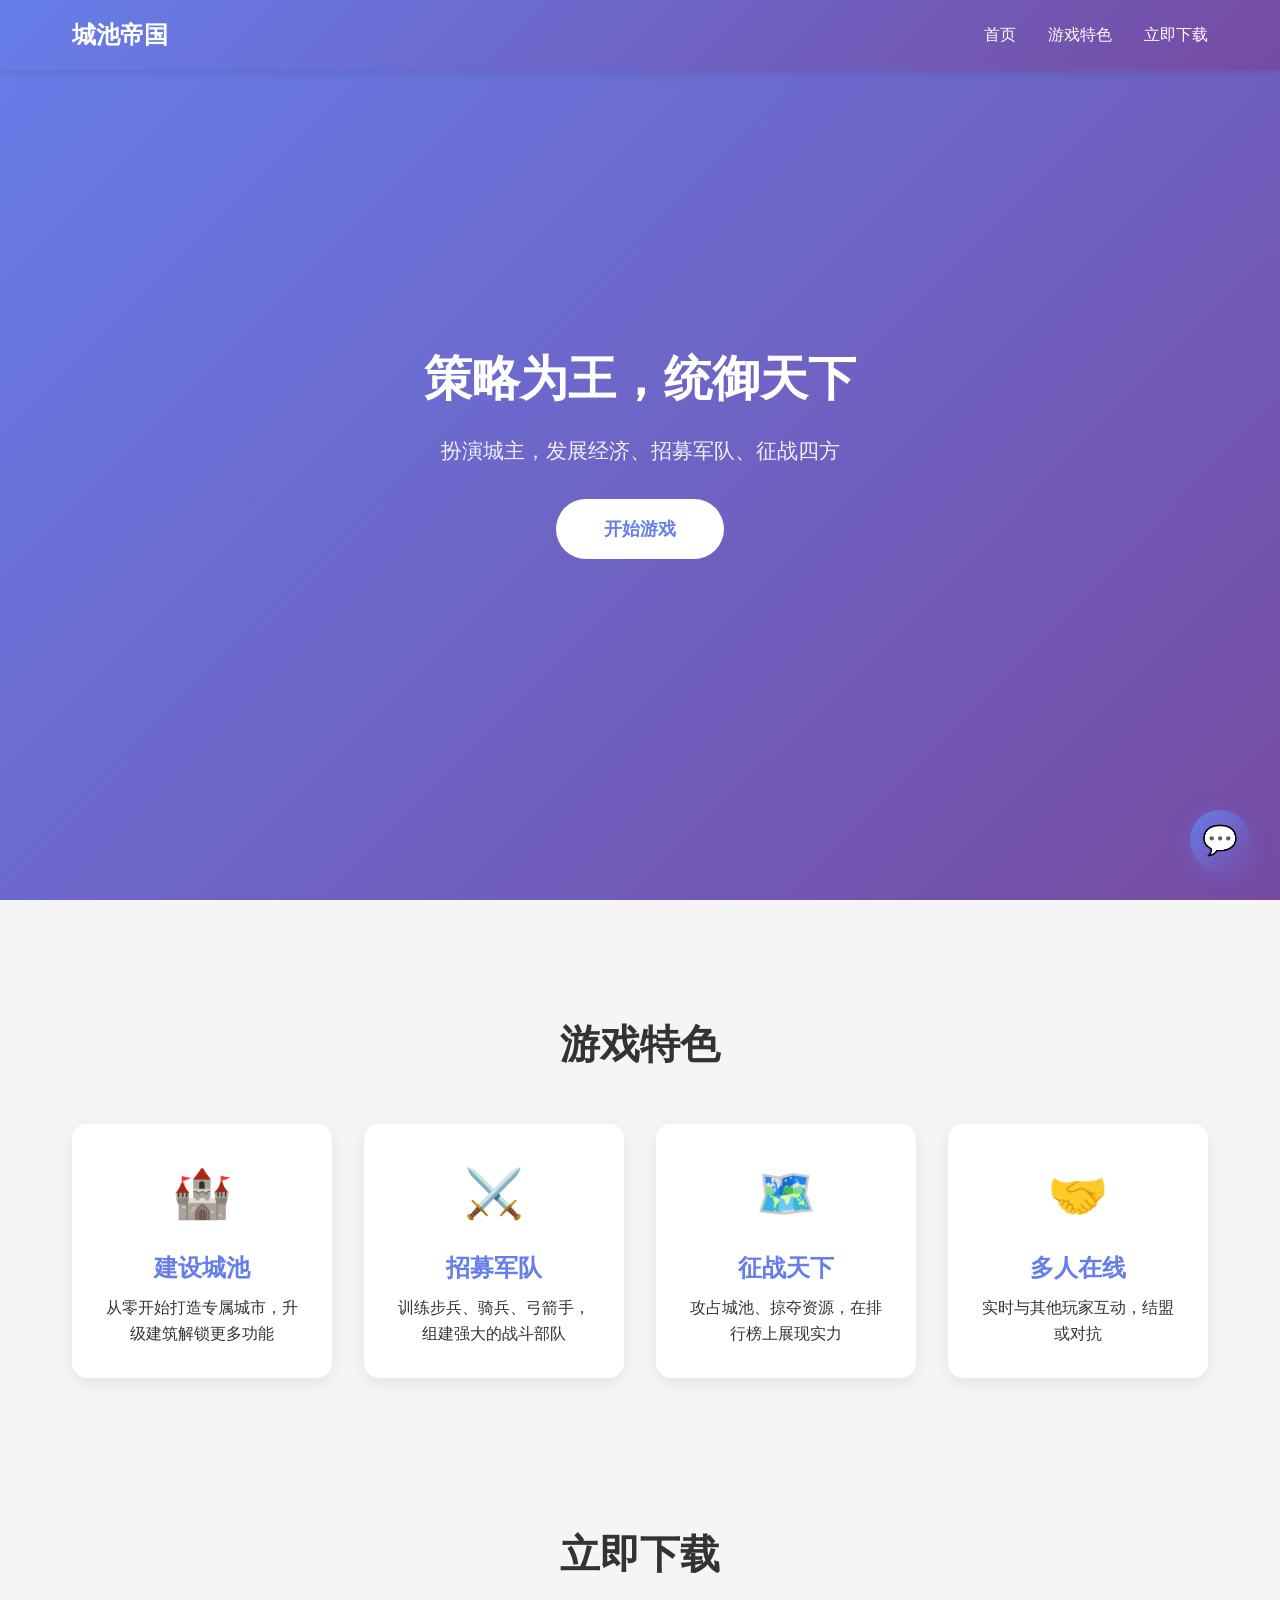
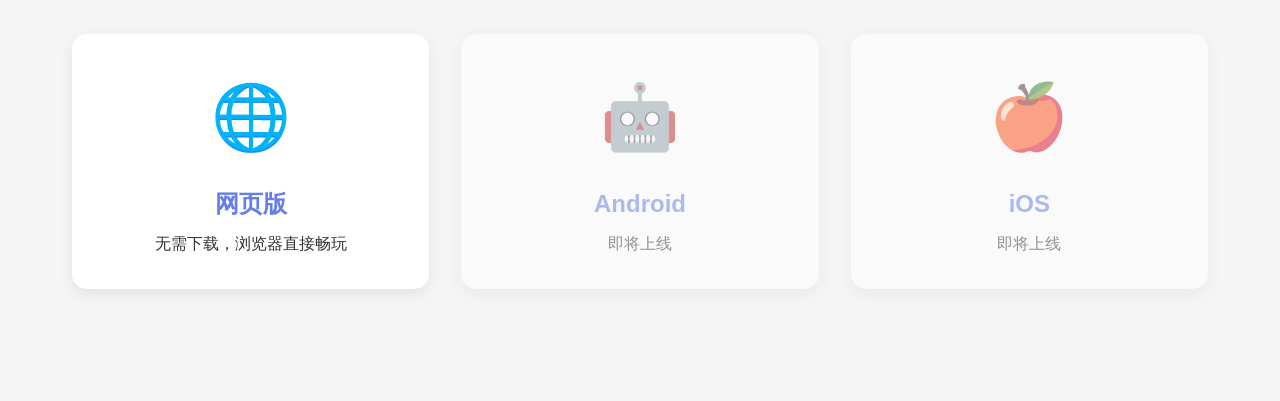
==== index.html @ 6089e225 "Initial commit: 城池帝国官网 + AI智能客服" ====
<!DOCTYPE html>
<html lang="zh-CN">
<head>
  <meta charset="UTF-8">
  <meta name="viewport" content="width=device-width, initial-scale=1.0">
  <meta name="description" content="城池帝国 - 多人在线策略游戏，发展城池、招募军队、攻城略地">
  <title>城池帝国 - 策略为王，统御天下</title>
  <link rel="stylesheet" href="style.css">
</head>
<body>
  <!-- 头部导航 -->
  <header>
    <nav>
      <div class="logo">城池帝国</div>
      <ul class="nav-links">
        <li><a href="#hero">首页</a></li>
        <li><a href="#features">游戏特色</a></li>
        <li><a href="#download">立即下载</a></li>
      </ul>
    </nav>
  </header>

  <!-- 英雄区 -->
  <section id="hero">
    <div class="hero-content">
      <h1>策略为王，统御天下</h1>
      <p>扮演城主，发展经济、招募军队、征战四方</p>
      <a href="#download" class="cta-button">开始游戏</a>
    </div>
  </section>

  <!-- 游戏特色 -->
  <section id="features">
    <h2>游戏特色</h2>
    <div class="feature-grid">
      <div class="feature-card">
        <div class="feature-icon">🏰</div>
        <h3>建设城池</h3>
        <p>从零开始打造专属城市，升级建筑解锁更多功能</p>
      </div>
      <div class="feature-card">
        <div class="feature-icon">⚔️</div>
        <h3>招募军队</h3>
        <p>训练步兵、骑兵、弓箭手，组建强大的战斗部队</p>
      </div>
      <div class="feature-card">
        <div class="feature-icon">🗺️</div>
        <h3>征战天下</h3>
        <p>攻占城池、掠夺资源，在排行榜上展现实力</p>
      </div>
      <div class="feature-card">
        <div class="feature-icon">🤝</div>
        <h3>多人在线</h3>
        <p>实时与其他玩家互动，结盟或对抗</p>
      </div>
    </div>
  </section>

  <!-- 下载区 -->
  <section id="download">
    <h2>立即下载</h2>
    <div class="download-grid">
      <a href="http://150.158.119.206:3000" class="download-card" target="_blank">
        <div class="platform-icon">🌐</div>
        <h3>网页版</h3>
        <p>无需下载，浏览器直接畅玩</p>
      </a>
      <div class="download-card disabled">
        <div class="platform-icon">🤖</div>
        <h3>Android</h3>
        <p>即将上线</p>
      </div>
      <div class="download-card disabled">
        <div class="platform-icon">🍎</div>
        <h3>iOS</h3>
        <p>即将上线</p>
      </div>
    </div>
  </section>

  <!-- 智能客服按钮 -->
  <button id="ai-chat-btn" class="ai-chat-btn" aria-label="智能客服">
    <span class="chat-icon">💬</span>
  </button>

  <!-- 智能客服弹窗 -->
  <div id="ai-chat-modal" class="ai-chat-modal">
    <div class="chat-header">
      <h3>智能客服</h3>
      <button id="close-chat" class="close-btn">&times;</button>
    </div>
    <div id="chat-messages" class="chat-messages"></div>
    <div class="chat-input-wrapper">
      <input type="text" id="chat-input" placeholder="输入问题..." maxlength="1000">
      <button id="send-btn">发送</button>
    </div>
  </section>

  <footer>
    <p>&copy; 2026 城池帝国. All rights reserved.</p>
  </footer>

  <script src="app.js"></script>
</body>
</html>
---- style.css ----
* {
  margin: 0;
  padding: 0;
  box-sizing: border-box;
}

body {
  font-family: -apple-system, BlinkMacSystemFont, 'Segoe UI', 'PingFang SC', 'Hiragino Sans GB', sans-serif;
  line-height: 1.6;
  color: #333;
  background: #f5f5f5;
}

/* 导航栏 */
header {
  background: linear-gradient(135deg, #667eea 0%, #764ba2 100%);
  color: white;
  padding: 1rem 0;
  position: fixed;
  width: 100%;
  top: 0;
  z-index: 1000;
  box-shadow: 0 2px 10px rgba(0,0,0,0.1);
}

nav {
  max-width: 1200px;
  margin: 0 auto;
  padding: 0 2rem;
  display: flex;
  justify-content: space-between;
  align-items: center;
}

.logo {
  font-size: 1.5rem;
  font-weight: bold;
}

.nav-links {
  display: flex;
  list-style: none;
  gap: 2rem;
}

.nav-links a {
  color: white;
  text-decoration: none;
  transition: opacity 0.3s;
}

.nav-links a:hover {
  opacity: 0.8;
}

/* 英雄区 */
#hero {
  height: 100vh;
  background: linear-gradient(135deg, #667eea 0%, #764ba2 100%);
  display: flex;
  align-items: center;
  justify-content: center;
  text-align: center;
  color: white;
  padding: 2rem;
}

.hero-content h1 {
  font-size: 3rem;
  margin-bottom: 1rem;
  animation: fadeInUp 1s ease;
}

.hero-content p {
  font-size: 1.3rem;
  margin-bottom: 2rem;
  opacity: 0.9;
  animation: fadeInUp 1s ease 0.2s backwards;
}

.cta-button {
  display: inline-block;
  padding: 1rem 3rem;
  background: white;
  color: #667eea;
  text-decoration: none;
  border-radius: 50px;
  font-weight: bold;
  font-size: 1.1rem;
  transition: transform 0.3s, box-shadow 0.3s;
  animation: fadeInUp 1s ease 0.4s backwards;
}

.cta-button:hover {
  transform: translateY(-3px);
  box-shadow: 0 10px 25px rgba(0,0,0,0.2);
}

/* 游戏特色 */
#features {
  max-width: 1200px;
  margin: 5rem auto;
  padding: 2rem;
}

#features h2 {
  text-align: center;
  font-size: 2.5rem;
  margin-bottom: 3rem;
  color: #333;
}

.feature-grid {
  display: grid;
  grid-template-columns: repeat(auto-fit, minmax(250px, 1fr));
  gap: 2rem;
}

.feature-card {
  background: white;
  padding: 2rem;
  border-radius: 15px;
  text-align: center;
  box-shadow: 0 5px 15px rgba(0,0,0,0.08);
  transition: transform 0.3s, box-shadow 0.3s;
}

.feature-card:hover {
  transform: translateY(-10px);
  box-shadow: 0 15px 30px rgba(0,0,0,0.15);
}

.feature-icon {
  font-size: 3rem;
  margin-bottom: 1rem;
}

.feature-card h3 {
  font-size: 1.5rem;
  margin-bottom: 0.5rem;
  color: #667eea;
}

/* 下载区 */
#download {
  max-width: 1200px;
  margin: 5rem auto;
  padding: 2rem;
  text-align: center;
}

#download h2 {
  font-size: 2.5rem;
  margin-bottom: 3rem;
}

.download-grid {
  display: grid;
  grid-template-columns: repeat(auto-fit, minmax(250px, 1fr));
  gap: 2rem;
}

.download-card {
  background: white;
  padding: 2rem;
  border-radius: 15px;
  box-shadow: 0 5px 15px rgba(0,0,0,0.08);
  transition: transform 0.3s;
  text-decoration: none;
  color: #333;
  display: block;
}

.download-card:not(.disabled):hover {
  transform: translateY(-10px);
}

.download-card.disabled {
  opacity: 0.5;
  cursor: not-allowed;
}

.platform-icon {
  font-size: 4rem;
  margin-bottom: 1rem;
}

.download-card h3 {
  font-size: 1.5rem;
  margin-bottom: 0.5rem;
  color: #667eea;
}

/* 智能客服按钮 */
.ai-chat-btn {
  position: fixed;
  bottom: 30px;
  right: 30px;
  width: 60px;
  height: 60px;
  border-radius: 50%;
  background: linear-gradient(135deg, #667eea 0%, #764ba2 100%);
  border: none;
  color: white;
  font-size: 1.8rem;
  cursor: pointer;
  box-shadow: 0 5px 20px rgba(102, 126, 234, 0.4);
  transition: transform 0.3s, box-shadow 0.3s;
  z-index: 999;
}

.ai-chat-btn:hover {
  transform: scale(1.1);
  box-shadow: 0 8px 30px rgba(102, 126, 234, 0.6);
}

/* 智能客服弹窗 */
.ai-chat-modal {
  position: fixed;
  bottom: 100px;
  right: 30px;
  width: 380px;
  height: 550px;
  background: white;
  border-radius: 15px;
  box-shadow: 0 10px 40px rgba(0,0,0,0.2);
  display: none;
  flex-direction: column;
  z-index: 1000;
  animation: slideUp 0.3s ease;
}

.ai-chat-modal.active {
  display: flex;
}

.chat-header {
  background: linear-gradient(135deg, #667eea 0%, #764ba2 100%);
  color: white;
  padding: 1rem;
  border-radius: 15px 15px 0 0;
  display: flex;
  justify-content: space-between;
  align-items: center;
}

.chat-header h3 {
  font-size: 1.2rem;
}

.close-btn {
  background: none;
  border: none;
  color: white;
  font-size: 1.5rem;
  cursor: pointer;
  padding: 0;
  width: 30px;
  height: 30px;
  display: flex;
  align-items: center;
  justify-content: center;
}

.chat-messages {
  flex: 1;
  padding: 1rem;
  overflow-y: auto;
  display: flex;
  flex-direction: column;
  gap: 0.8rem;
}

.message {
  max-width: 80%;
  padding: 0.8rem 1rem;
  border-radius: 15px;
  word-wrap: break-word;
  animation: fadeIn 0.3s ease;
}

.message.user {
  background: #667eea;
  color: white;
  align-self: flex-end;
  border-bottom-right-radius: 5px;
}

.message.ai {
  background: #f0f0f0;
  color: #333;
  align-self: flex-start;
  border-bottom-left-radius: 5px;
}

.message.loading {
  background: #f0f0f0;
  color: #999;
  align-self: flex-start;
}

.chat-input-wrapper {
  display: flex;
  padding: 1rem;
  border-top: 1px solid #eee;
  gap: 0.5rem;
}

#chat-input {
  flex: 1;
  padding: 0.8rem;
  border: 1px solid #ddd;
  border-radius: 25px;
  outline: none;
  font-size: 0.95rem;
}

#send-btn {
  padding: 0.8rem 1.5rem;
  background: linear-gradient(135deg, #667eea 0%, #764ba2 100%);
  color: white;
  border: none;
  border-radius: 25px;
  cursor: pointer;
  font-weight: bold;
  transition: opacity 0.3s;
}

#send-btn:hover {
  opacity: 0.9;
}

#send-btn:disabled {
  opacity: 0.5;
  cursor: not-allowed;
}

/* 页脚 */
footer {
  background: #333;
  color: white;
  text-align: center;
  padding: 2rem;
  margin-top: 5rem;
}

/* 动画 */
@keyframes fadeInUp {
  from {
    opacity: 0;
    transform: translateY(30px);
  }
  to {
    opacity: 1;
    transform: translateY(0);
  }
}

@keyframes slideUp {
  from {
    opacity: 0;
    transform: translateY(20px);
  }
  to {
    opacity: 1;
    transform: translateY(0);
  }
}

@keyframes fadeIn {
  from { opacity: 0; }
  to { opacity: 1; }
}

/* 响应式 */
@media (max-width: 768px) {
  .hero-content h1 {
    font-size: 2rem;
  }
  
  .hero-content p {
    font-size: 1rem;
  }
  
  .ai-chat-modal {
    width: calc(100vw - 40px);
    right: 20px;
    bottom: 90px;
  }
  
  .nav-links {
    gap: 1rem;
  }
  
  nav {
    padding: 0 1rem;
  }
}
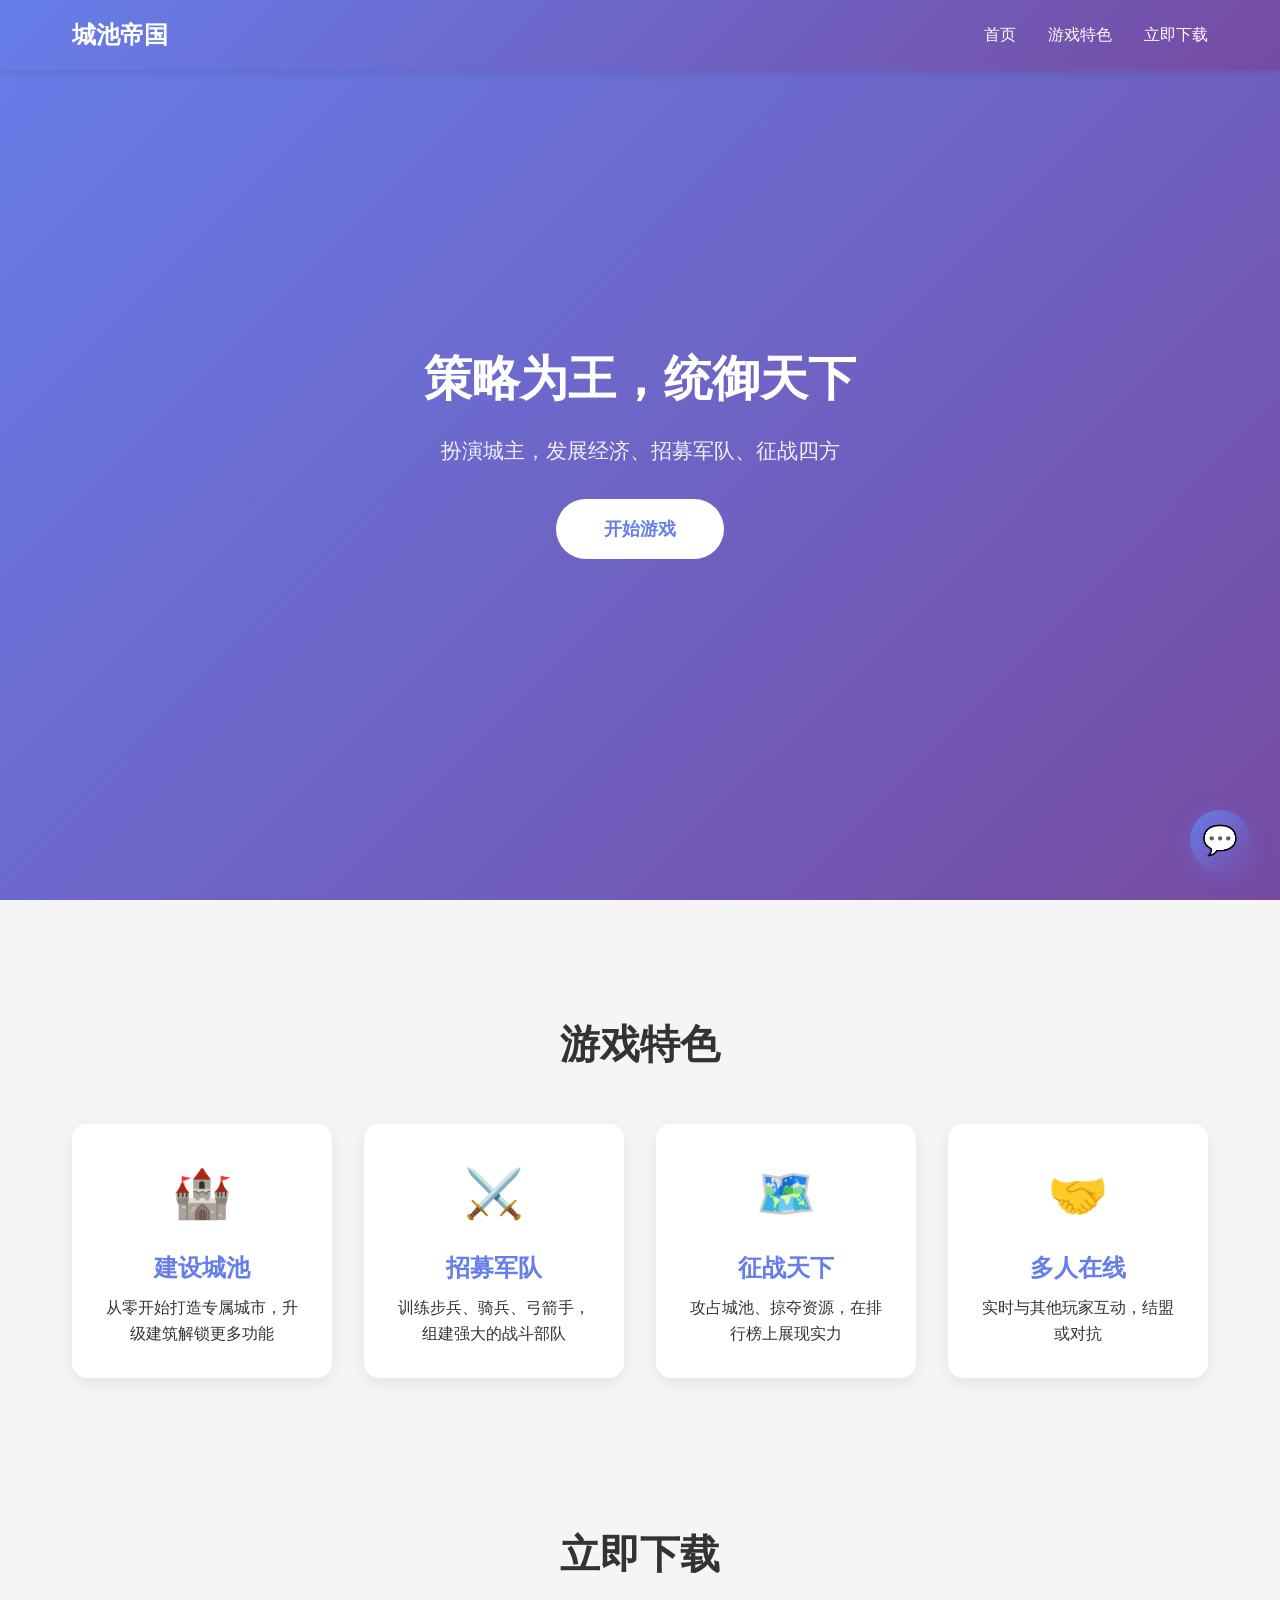
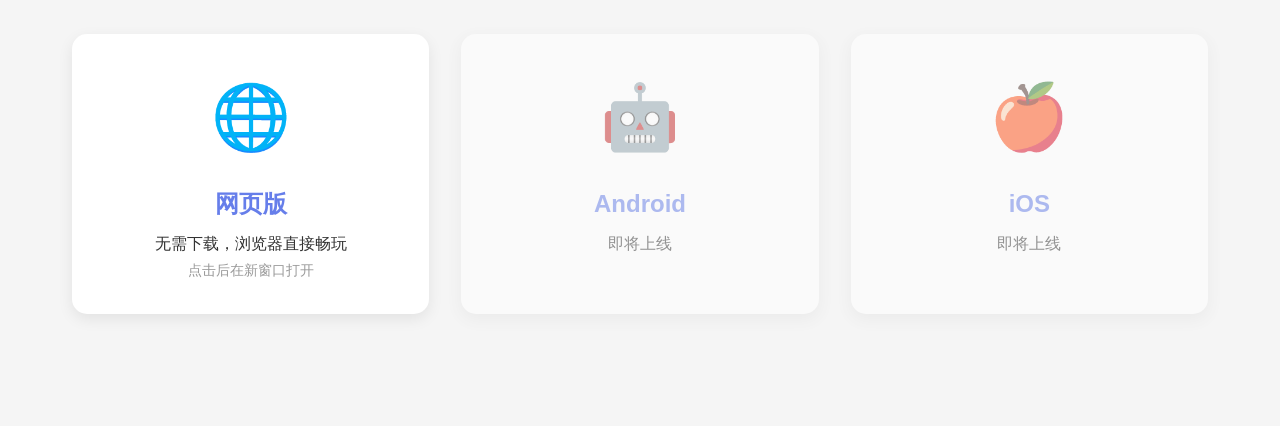
==== commit ac220202: "修复：网页版链接添加新窗口打开提示" ====
--- a/index.html
+++ b/index.html
@@ -60,10 +60,11 @@
   <section id="download">
     <h2>立即下载</h2>
     <div class="download-grid">
-      <a href="http://150.158.119.206:3000" class="download-card" target="_blank">
+      <a href="http://150.158.119.206:3000" class="download-card" target="_blank" rel="noopener noreferrer">
         <div class="platform-icon">🌐</div>
         <h3>网页版</h3>
         <p>无需下载，浏览器直接畅玩</p>
+        <small style="color: #999; font-size: 0.85rem;">点击后在新窗口打开</small>
       </a>
       <div class="download-card disabled">
         <div class="platform-icon">🤖</div>
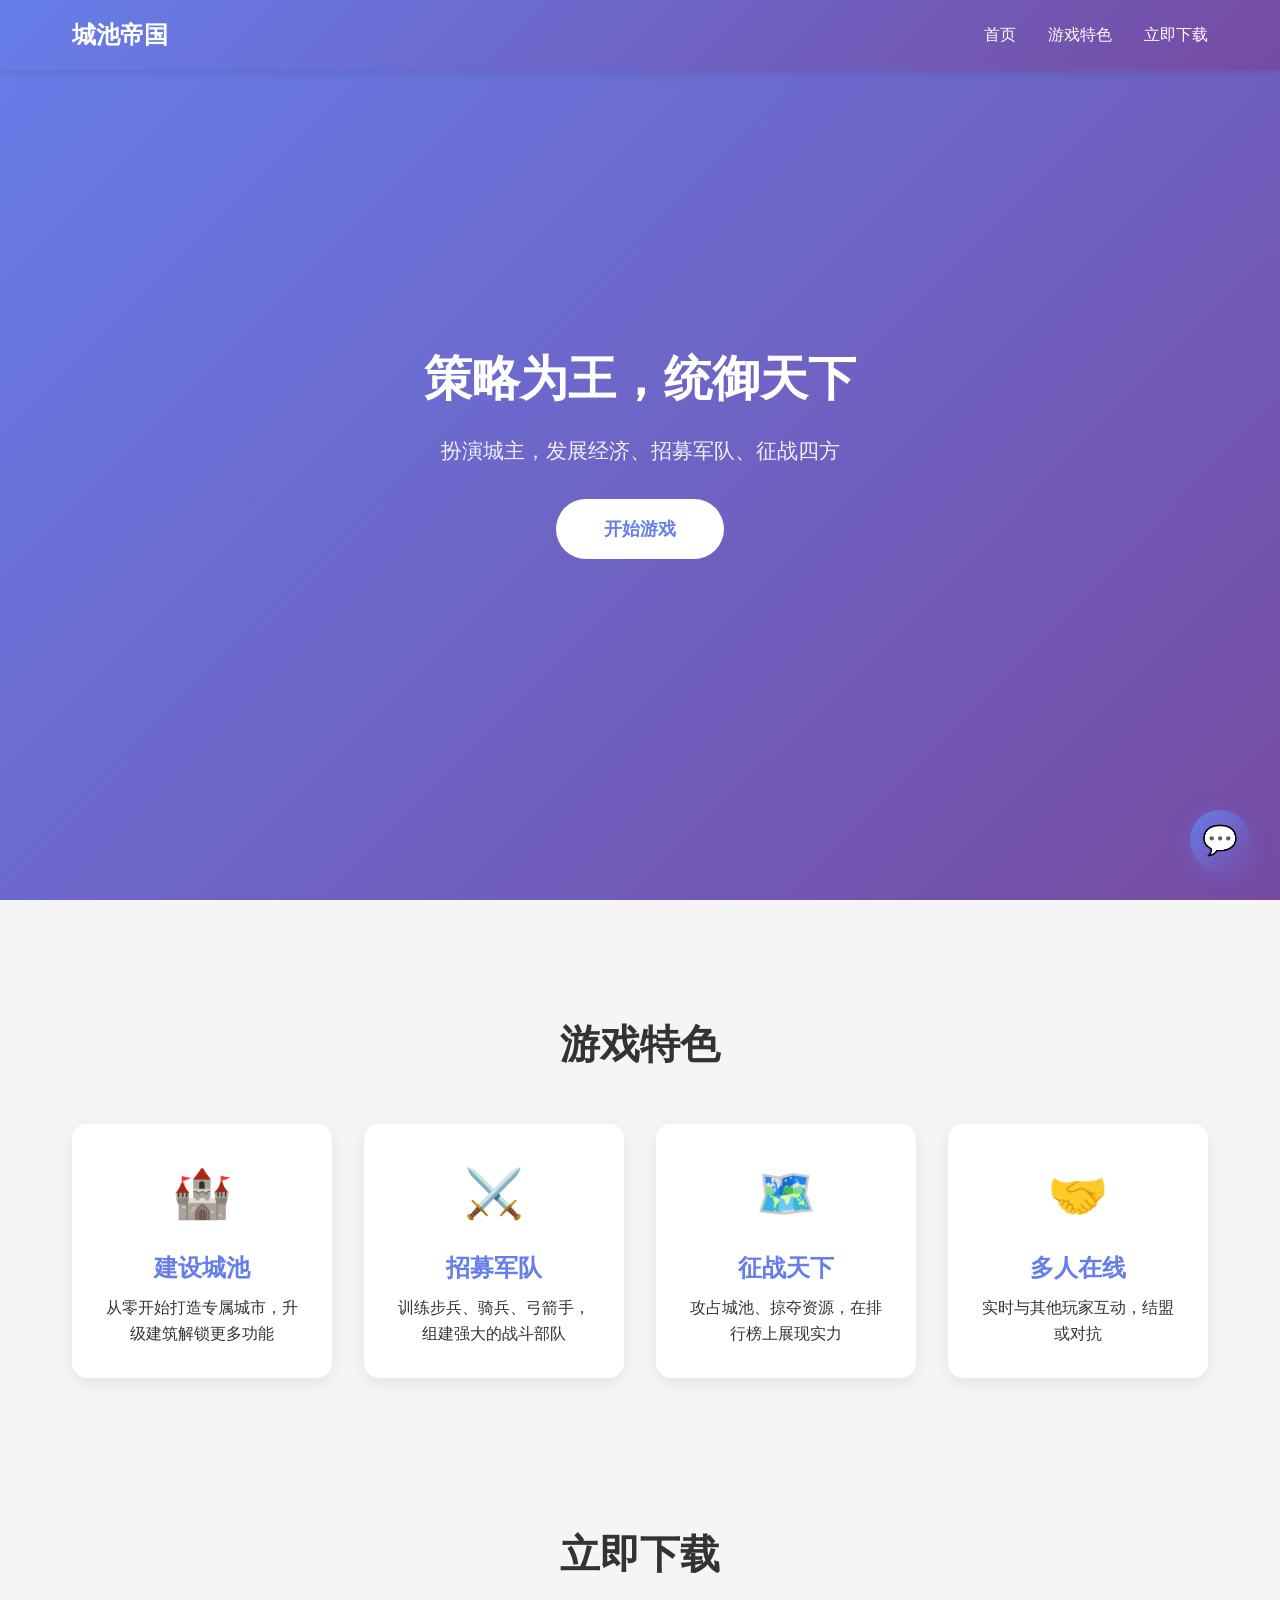
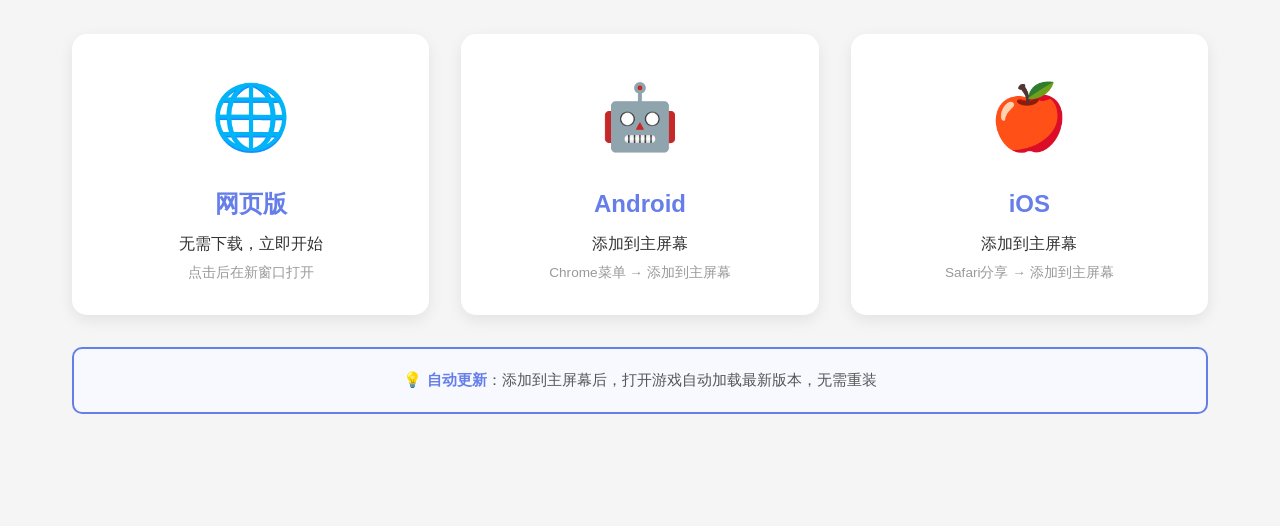
==== commit 4b0c2653: "更新下载页面为PWA安装引导：启用Android/iOS添加到主屏幕，添加自动更新说明" ====
--- a/index.html
+++ b/index.html
@@ -60,22 +60,27 @@
   <section id="download">
     <h2>立即下载</h2>
     <div class="download-grid">
-      <a href="http://150.158.119.206:3000" class="download-card" target="_blank" rel="noopener noreferrer">
+      <a href="http://150.158.119.206:3000/cities.html" class="download-card" target="_blank" rel="noopener noreferrer">
         <div class="platform-icon">🌐</div>
         <h3>网页版</h3>
-        <p>无需下载，浏览器直接畅玩</p>
-        <small style="color: #999; font-size: 0.85rem;">点击后在新窗口打开</small>
+        <p class="card-status">无需下载，立即开始</p>
+        <p class="card-hint">点击后在新窗口打开</p>
       </a>
-      <div class="download-card disabled">
+      <a href="http://150.158.119.206:3000/cities.html" class="download-card" target="_blank" rel="noopener noreferrer">
         <div class="platform-icon">🤖</div>
         <h3>Android</h3>
-        <p>即将上线</p>
-      </div>
-      <div class="download-card disabled">
+        <p class="card-status">添加到主屏幕</p>
+        <p class="card-hint">Chrome菜单 → 添加到主屏幕</p>
+      </a>
+      <a href="http://150.158.119.206:3000/cities.html" class="download-card" target="_blank" rel="noopener noreferrer">
         <div class="platform-icon">🍎</div>
         <h3>iOS</h3>
-        <p>即将上线</p>
-      </div>
+        <p class="card-status">添加到主屏幕</p>
+        <p class="card-hint">Safari分享 → 添加到主屏幕</p>
+      </a>
+    </div>
+    <div class="pwa-notice">
+      <p>💡 <strong>自动更新</strong>：添加到主屏幕后，打开游戏自动加载最新版本，无需重装</p>
     </div>
   </section>
 
--- a/style.css
+++ b/style.css
@@ -188,6 +188,38 @@
 .download-card h3 {
   font-size: 1.5rem;
   margin-bottom: 0.5rem;
+  color: #667eea;
+}
+
+.download-card .card-status {
+  font-size: 1rem;
+  font-weight: 500;
+  margin-bottom: 0.3rem;
+  color: #333;
+}
+
+.download-card .card-hint {
+  font-size: 0.85rem;
+  color: #999;
+  margin: 0;
+}
+
+.pwa-notice {
+  background: #f8f9ff;
+  border: 2px solid #667eea;
+  border-radius: 10px;
+  padding: 1.2rem;
+  margin-top: 2rem;
+  text-align: center;
+}
+
+.pwa-notice p {
+  margin: 0;
+  color: #555;
+  font-size: 0.95rem;
+}
+
+.pwa-notice strong {
   color: #667eea;
 }
 
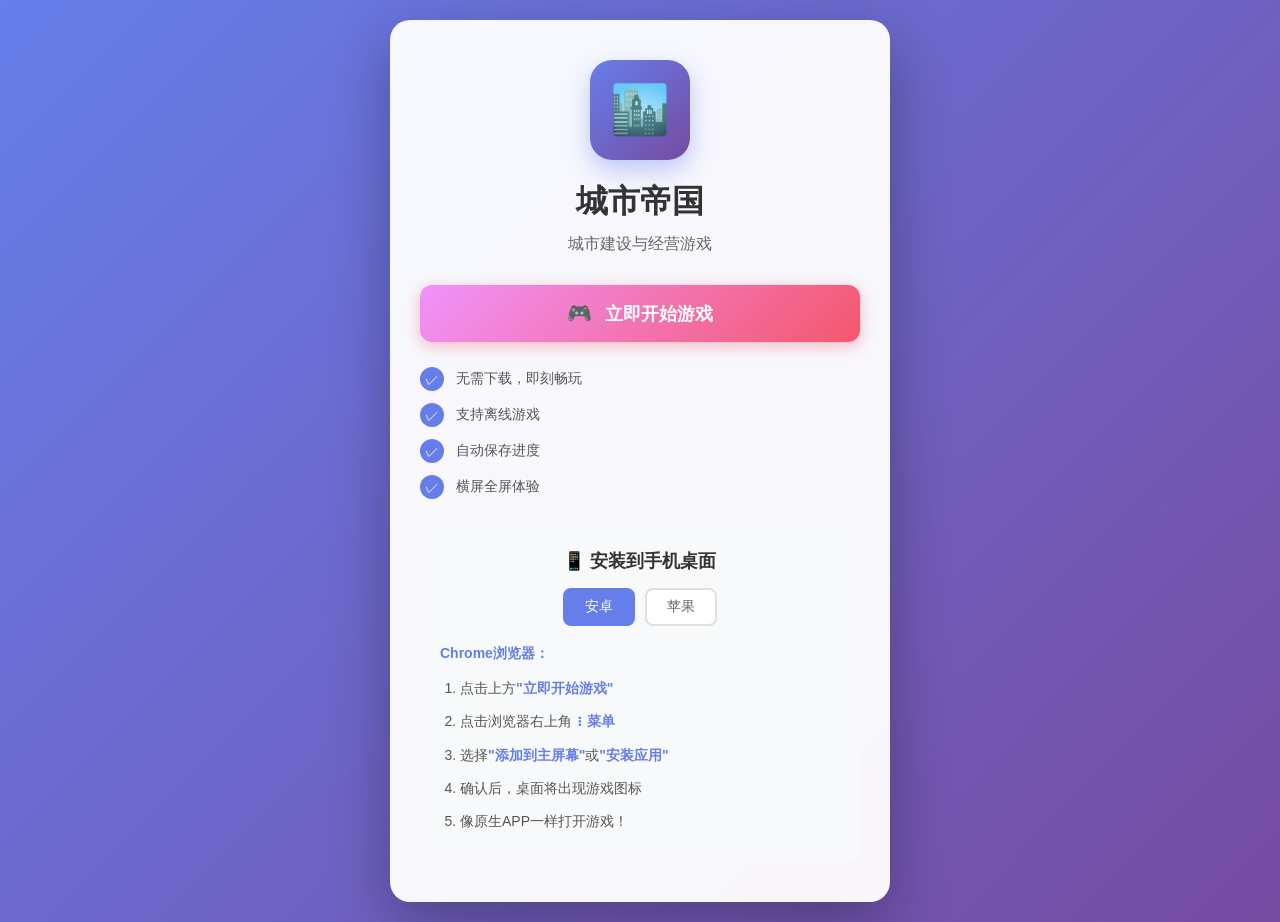
==== commit 279b0bc4: "添加精美下载页面，引导用户安装PWA" ====
--- a/index.html
+++ b/index.html
@@ -1,111 +1,280 @@
 <!DOCTYPE html>
 <html lang="zh-CN">
 <head>
-  <meta charset="UTF-8">
-  <meta name="viewport" content="width=device-width, initial-scale=1.0">
-  <meta name="description" content="城池帝国 - 多人在线策略游戏，发展城池、招募军队、攻城略地">
-  <title>城池帝国 - 策略为王，统御天下</title>
-  <link rel="stylesheet" href="style.css">
+<meta charset="UTF-8">
+<meta name="viewport" content="width=device-width, initial-scale=1.0">
+<meta name="description" content="城市帝国 - 城市建设与经营游戏">
+<title>城市帝国 - 下载</title>
+<style>
+* {
+  margin: 0;
+  padding: 0;
+  box-sizing: border-box;
+}
+
+body {
+  font-family: -apple-system, BlinkMacSystemFont, "Segoe UI", Roboto, "Helvetica Neue", Arial, "Noto Sans", sans-serif;
+  background: linear-gradient(135deg, #667eea 0%, #764ba2 100%);
+  min-height: 100vh;
+  display: flex;
+  align-items: center;
+  justify-content: center;
+  padding: 20px;
+}
+
+.container {
+  max-width: 500px;
+  width: 100%;
+  background: rgba(255, 255, 255, 0.95);
+  border-radius: 20px;
+  padding: 40px 30px;
+  box-shadow: 0 20px 60px rgba(0, 0, 0, 0.3);
+  text-align: center;
+}
+
+.logo {
+  width: 100px;
+  height: 100px;
+  margin: 0 auto 20px;
+  background: linear-gradient(135deg, #667eea 0%, #764ba2 100%);
+  border-radius: 22px;
+  display: flex;
+  align-items: center;
+  justify-content: center;
+  font-size: 48px;
+  box-shadow: 0 10px 25px rgba(102, 126, 234, 0.4);
+}
+
+h1 {
+  font-size: 32px;
+  color: #333;
+  margin-bottom: 10px;
+}
+
+.subtitle {
+  color: #666;
+  font-size: 16px;
+  margin-bottom: 30px;
+}
+
+.download-btn {
+  display: block;
+  width: 100%;
+  padding: 16px 32px;
+  background: linear-gradient(135deg, #667eea 0%, #764ba2 100%);
+  color: white;
+  text-decoration: none;
+  border-radius: 12px;
+  font-size: 18px;
+  font-weight: 600;
+  margin-bottom: 15px;
+  transition: all 0.3s ease;
+  border: none;
+  cursor: pointer;
+  box-shadow: 0 4px 15px rgba(102, 126, 234, 0.4);
+}
+
+.download-btn:hover {
+  transform: translateY(-2px);
+  box-shadow: 0 6px 20px rgba(102, 126, 234, 0.6);
+}
+
+.download-btn:active {
+  transform: translateY(0);
+}
+
+.platform-icon {
+  display: inline-block;
+  margin-right: 8px;
+  font-size: 20px;
+}
+
+.web-btn {
+  background: linear-gradient(135deg, #f093fb 0%, #f5576c 100%);
+  box-shadow: 0 4px 15px rgba(245, 87, 108, 0.4);
+}
+
+.web-btn:hover {
+  box-shadow: 0 6px 20px rgba(245, 87, 108, 0.6);
+}
+
+.install-guide {
+  margin-top: 30px;
+  padding: 20px;
+  background: #f8f9fa;
+  border-radius: 12px;
+  text-align: left;
+}
+
+.install-guide h3 {
+  color: #333;
+  font-size: 18px;
+  margin-bottom: 15px;
+  text-align: center;
+}
+
+.install-steps {
+  color: #555;
+  font-size: 14px;
+  line-height: 1.8;
+}
+
+.install-steps strong {
+  color: #667eea;
+  font-weight: 600;
+}
+
+.install-steps ol {
+  margin-left: 20px;
+  margin-top: 10px;
+}
+
+.install-steps li {
+  margin-bottom: 8px;
+}
+
+.platform-tabs {
+  display: flex;
+  gap: 10px;
+  margin-bottom: 15px;
+  justify-content: center;
+}
+
+.tab-btn {
+  padding: 8px 20px;
+  background: white;
+  border: 2px solid #e0e0e0;
+  border-radius: 8px;
+  cursor: pointer;
+  font-size: 14px;
+  transition: all 0.3s;
+  color: #666;
+}
+
+.tab-btn.active {
+  background: #667eea;
+  color: white;
+  border-color: #667eea;
+}
+
+.tab-content {
+  display: none;
+}
+
+.tab-content.active {
+  display: block;
+}
+
+.features {
+  margin-top: 25px;
+  text-align: left;
+}
+
+.feature-item {
+  display: flex;
+  align-items: center;
+  margin-bottom: 12px;
+  color: #555;
+  font-size: 14px;
+}
+
+.feature-icon {
+  width: 24px;
+  height: 24px;
+  background: #667eea;
+  color: white;
+  border-radius: 50%;
+  display: flex;
+  align-items: center;
+  justify-content: center;
+  margin-right: 12px;
+  font-size: 14px;
+  flex-shrink: 0;
+}
+</style>
 </head>
 <body>
-  <!-- 头部导航 -->
-  <header>
-    <nav>
-      <div class="logo">城池帝国</div>
-      <ul class="nav-links">
-        <li><a href="#hero">首页</a></li>
-        <li><a href="#features">游戏特色</a></li>
-        <li><a href="#download">立即下载</a></li>
-      </ul>
-    </nav>
-  </header>
-
-  <!-- 英雄区 -->
-  <section id="hero">
-    <div class="hero-content">
-      <h1>策略为王，统御天下</h1>
-      <p>扮演城主，发展经济、招募军队、征战四方</p>
-      <a href="#download" class="cta-button">开始游戏</a>
-    </div>
-  </section>
-
-  <!-- 游戏特色 -->
-  <section id="features">
-    <h2>游戏特色</h2>
-    <div class="feature-grid">
-      <div class="feature-card">
-        <div class="feature-icon">🏰</div>
-        <h3>建设城池</h3>
-        <p>从零开始打造专属城市，升级建筑解锁更多功能</p>
+
+<div class="container">
+  <div class="logo">🏙️</div>
+  <h1>城市帝国</h1>
+  <p class="subtitle">城市建设与经营游戏</p>
+  
+  <a href="cities.html" class="download-btn web-btn">
+    <span class="platform-icon">🎮</span>
+    立即开始游戏
+  </a>
+  
+  <div class="features">
+    <div class="feature-item">
+      <div class="feature-icon">✓</div>
+      <span>无需下载，即刻畅玩</span>
+    </div>
+    <div class="feature-item">
+      <div class="feature-icon">✓</div>
+      <span>支持离线游戏</span>
+    </div>
+    <div class="feature-item">
+      <div class="feature-icon">✓</div>
+      <span>自动保存进度</span>
+    </div>
+    <div class="feature-item">
+      <div class="feature-icon">✓</div>
+      <span>横屏全屏体验</span>
+    </div>
+  </div>
+  
+  <div class="install-guide">
+    <h3>📱 安装到手机桌面</h3>
+    
+    <div class="platform-tabs">
+      <button class="tab-btn active" onclick="switchTab('android')">安卓</button>
+      <button class="tab-btn" onclick="switchTab('ios')">苹果</button>
+    </div>
+    
+    <div id="android-guide" class="tab-content active">
+      <div class="install-steps">
+        <strong>Chrome浏览器：</strong>
+        <ol>
+          <li>点击上方<strong>"立即开始游戏"</strong></li>
+          <li>点击浏览器右上角 <strong>⋮ 菜单</strong></li>
+          <li>选择<strong>"添加到主屏幕"</strong>或<strong>"安装应用"</strong></li>
+          <li>确认后，桌面将出现游戏图标</li>
+          <li>像原生APP一样打开游戏！</li>
+        </ol>
       </div>
-      <div class="feature-card">
-        <div class="feature-icon">⚔️</div>
-        <h3>招募军队</h3>
-        <p>训练步兵、骑兵、弓箭手，组建强大的战斗部队</p>
+    </div>
+    
+    <div id="ios-guide" class="tab-content">
+      <div class="install-steps">
+        <strong>Safari浏览器：</strong>
+        <ol>
+          <li>点击上方<strong>"立即开始游戏"</strong></li>
+          <li>点击底部<strong>分享按钮</strong> <span style="font-size: 16px;">⎋</span></li>
+          <li>向下滑动，选择<strong>"添加到主屏幕"</strong></li>
+          <li>点击右上角<strong>"添加"</strong></li>
+          <li>桌面将出现游戏图标，全屏体验！</li>
+        </ol>
       </div>
-      <div class="feature-card">
-        <div class="feature-icon">🗺️</div>
-        <h3>征战天下</h3>
-        <p>攻占城池、掠夺资源，在排行榜上展现实力</p>
-      </div>
-      <div class="feature-card">
-        <div class="feature-icon">🤝</div>
-        <h3>多人在线</h3>
-        <p>实时与其他玩家互动，结盟或对抗</p>
-      </div>
-    </div>
-  </section>
-
-  <!-- 下载区 -->
-  <section id="download">
-    <h2>立即下载</h2>
-    <div class="download-grid">
-      <a href="http://150.158.119.206:3000/cities.html" class="download-card" target="_blank" rel="noopener noreferrer">
-        <div class="platform-icon">🌐</div>
-        <h3>网页版</h3>
-        <p class="card-status">无需下载，立即开始</p>
-        <p class="card-hint">点击后在新窗口打开</p>
-      </a>
-      <a href="http://150.158.119.206:3000/cities.html" class="download-card" target="_blank" rel="noopener noreferrer">
-        <div class="platform-icon">🤖</div>
-        <h3>Android</h3>
-        <p class="card-status">添加到主屏幕</p>
-        <p class="card-hint">Chrome菜单 → 添加到主屏幕</p>
-      </a>
-      <a href="http://150.158.119.206:3000/cities.html" class="download-card" target="_blank" rel="noopener noreferrer">
-        <div class="platform-icon">🍎</div>
-        <h3>iOS</h3>
-        <p class="card-status">添加到主屏幕</p>
-        <p class="card-hint">Safari分享 → 添加到主屏幕</p>
-      </a>
-    </div>
-    <div class="pwa-notice">
-      <p>💡 <strong>自动更新</strong>：添加到主屏幕后，打开游戏自动加载最新版本，无需重装</p>
-    </div>
-  </section>
-
-  <!-- 智能客服按钮 -->
-  <button id="ai-chat-btn" class="ai-chat-btn" aria-label="智能客服">
-    <span class="chat-icon">💬</span>
-  </button>
-
-  <!-- 智能客服弹窗 -->
-  <div id="ai-chat-modal" class="ai-chat-modal">
-    <div class="chat-header">
-      <h3>智能客服</h3>
-      <button id="close-chat" class="close-btn">&times;</button>
-    </div>
-    <div id="chat-messages" class="chat-messages"></div>
-    <div class="chat-input-wrapper">
-      <input type="text" id="chat-input" placeholder="输入问题..." maxlength="1000">
-      <button id="send-btn">发送</button>
-    </div>
-  </section>
-
-  <footer>
-    <p>&copy; 2026 城池帝国. All rights reserved.</p>
-  </footer>
-
-  <script src="app.js"></script>
+    </div>
+  </div>
+</div>
+
+<script>
+function switchTab(platform) {
+  // 切换按钮状态
+  document.querySelectorAll('.tab-btn').forEach(btn => {
+    btn.classList.remove('active');
+  });
+  event.target.classList.add('active');
+  
+  // 切换内容
+  document.querySelectorAll('.tab-content').forEach(content => {
+    content.classList.remove('active');
+  });
+  document.getElementById(platform + '-guide').classList.add('active');
+}
+</script>
+
 </body>
 </html>
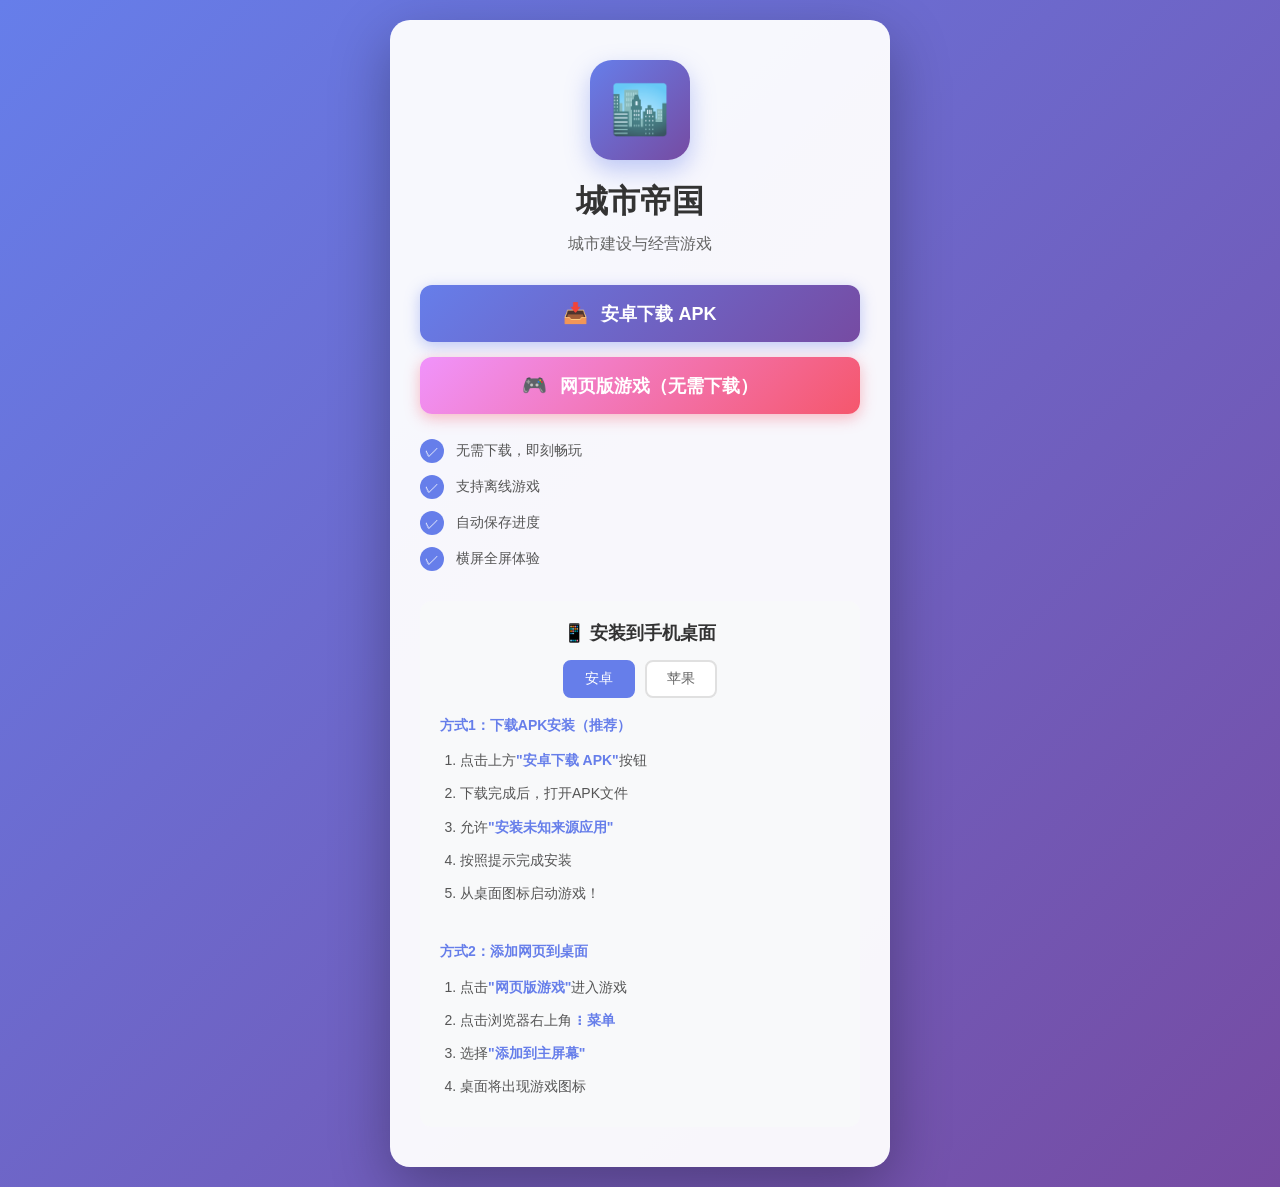
==== commit 5c598b4b: "修改下载页面：添加APK下载按钮和网页版选项" ====
--- a/index.html
+++ b/index.html
@@ -200,9 +200,14 @@
   <h1>城市帝国</h1>
   <p class="subtitle">城市建设与经营游戏</p>
   
+  <button class="download-btn" onclick="downloadAPK()">
+    <span class="platform-icon">📥</span>
+    安卓下载 APK
+  </button>
+  
   <a href="cities.html" class="download-btn web-btn">
     <span class="platform-icon">🎮</span>
-    立即开始游戏
+    网页版游戏（无需下载）
   </a>
   
   <div class="features">
@@ -234,13 +239,21 @@
     
     <div id="android-guide" class="tab-content active">
       <div class="install-steps">
-        <strong>Chrome浏览器：</strong>
+        <strong>方式1：下载APK安装（推荐）</strong>
         <ol>
-          <li>点击上方<strong>"立即开始游戏"</strong></li>
+          <li>点击上方<strong>"安卓下载 APK"</strong>按钮</li>
+          <li>下载完成后，打开APK文件</li>
+          <li>允许<strong>"安装未知来源应用"</strong></li>
+          <li>按照提示完成安装</li>
+          <li>从桌面图标启动游戏！</li>
+        </ol>
+        <br>
+        <strong>方式2：添加网页到桌面</strong>
+        <ol>
+          <li>点击<strong>"网页版游戏"</strong>进入游戏</li>
           <li>点击浏览器右上角 <strong>⋮ 菜单</strong></li>
-          <li>选择<strong>"添加到主屏幕"</strong>或<strong>"安装应用"</strong></li>
-          <li>确认后，桌面将出现游戏图标</li>
-          <li>像原生APP一样打开游戏！</li>
+          <li>选择<strong>"添加到主屏幕"</strong></li>
+          <li>桌面将出现游戏图标</li>
         </ol>
       </div>
     </div>
@@ -249,12 +262,15 @@
       <div class="install-steps">
         <strong>Safari浏览器：</strong>
         <ol>
-          <li>点击上方<strong>"立即开始游戏"</strong></li>
+          <li>点击<strong>"网页版游戏"</strong>进入游戏</li>
           <li>点击底部<strong>分享按钮</strong> <span style="font-size: 16px;">⎋</span></li>
           <li>向下滑动，选择<strong>"添加到主屏幕"</strong></li>
           <li>点击右上角<strong>"添加"</strong></li>
           <li>桌面将出现游戏图标，全屏体验！</li>
         </ol>
+        <p style="margin-top: 15px; color: #999; font-size: 13px;">
+          注：苹果系统不支持APK安装包，请使用网页版。
+        </p>
       </div>
     </div>
   </div>
@@ -274,6 +290,17 @@
   });
   document.getElementById(platform + '-guide').classList.add('active');
 }
+
+function downloadAPK() {
+  // 检查是否有APK文件
+  const apkUrl = './city-empire.apk';
+  
+  // 显示提示信息
+  alert('APK安装包正在准备中...\n\n暂时请使用下方"网页版游戏"按钮体验游戏，\n或按照下方教程"添加到主屏幕"，\n效果与原生APP一样！');
+  
+  // TODO: 当APK准备好后，取消注释下面的代码
+  // window.location.href = apkUrl;
+}
 </script>
 
 </body>
